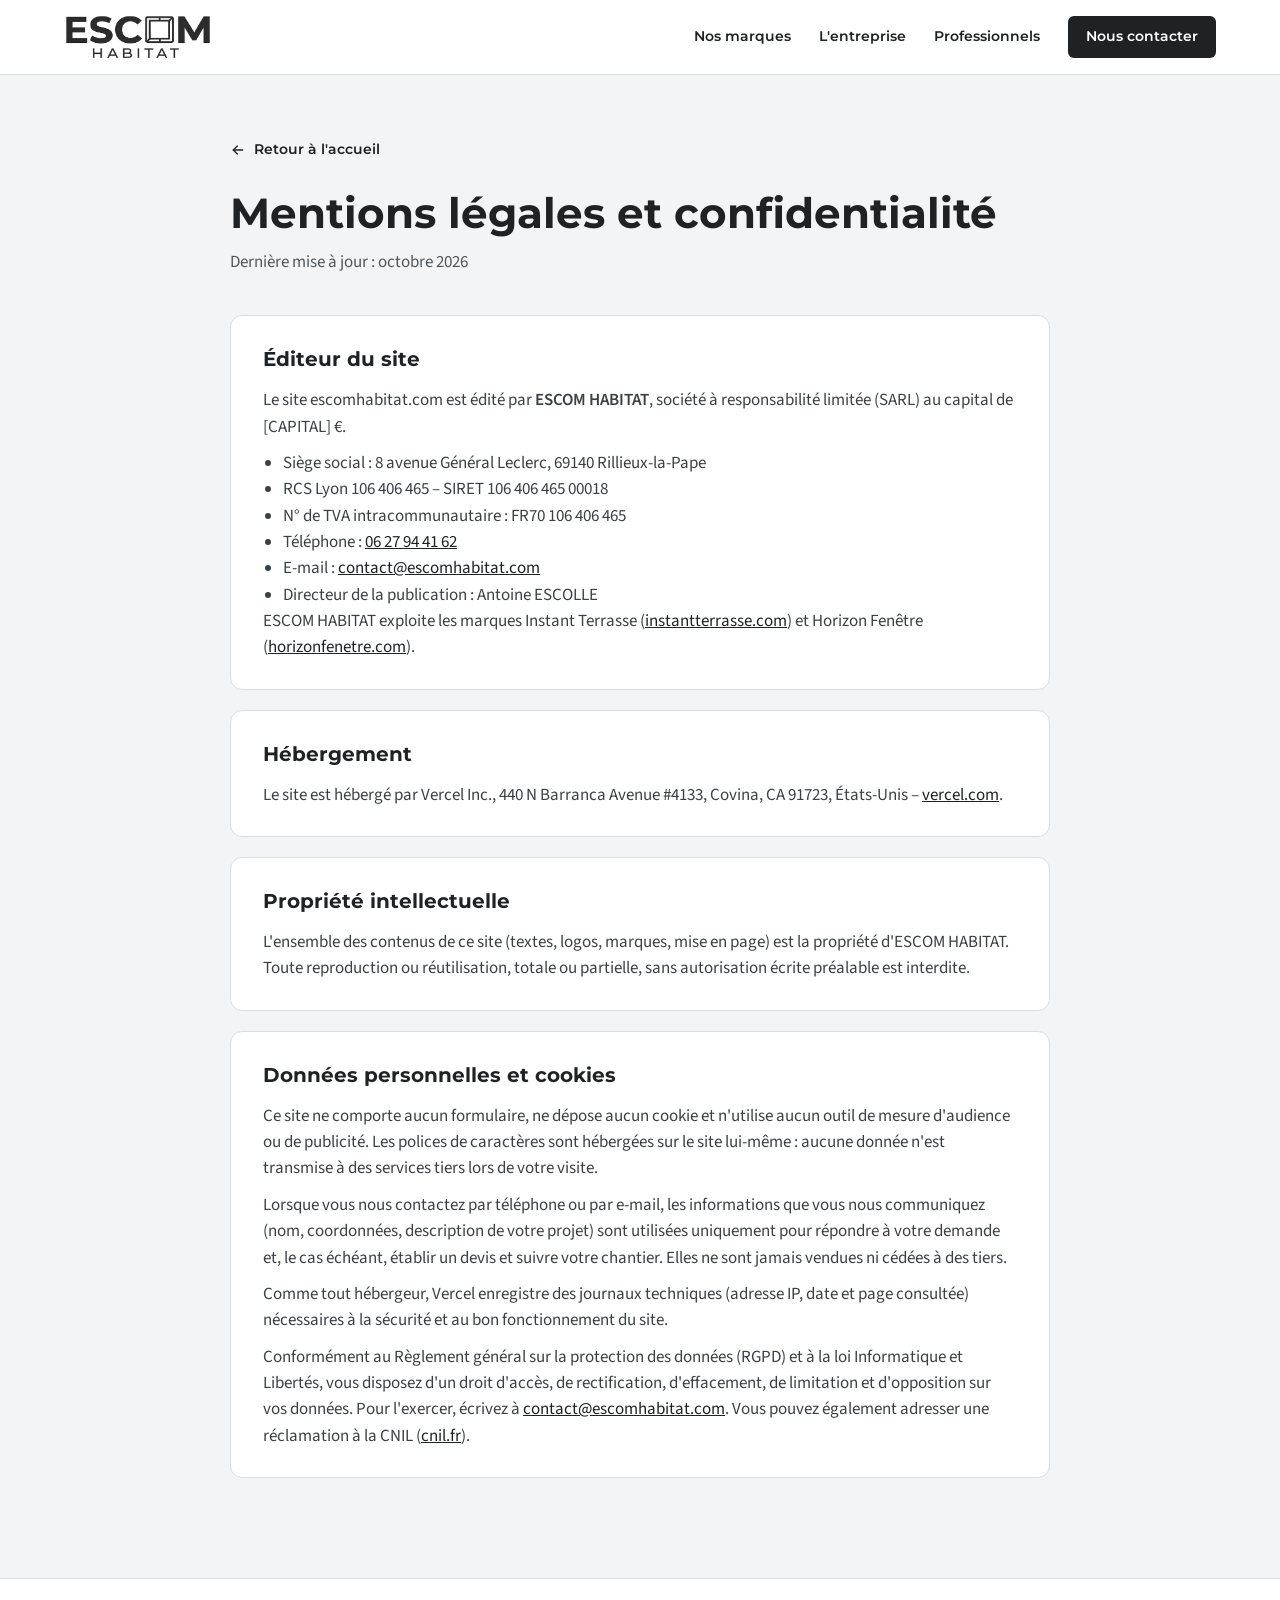
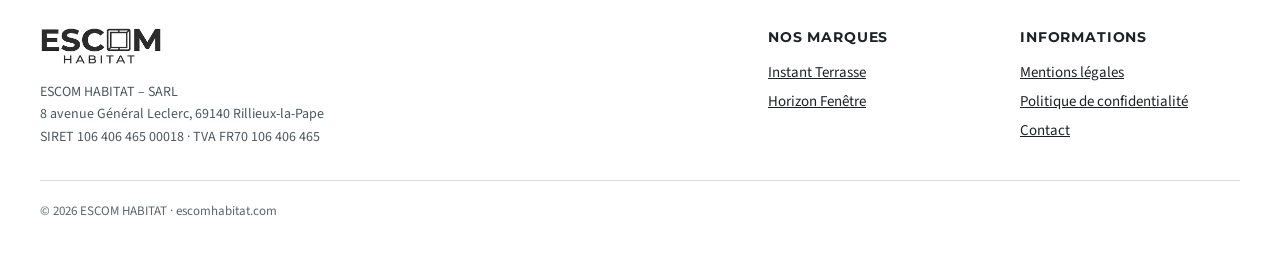
==== mentions-legales.html @ 2f598343 "Site escomhabitat.com : accueil, mentions légales, SEO Co-Authored-By: Claude Opus 5.5 <noreply@anth" ====
<!doctype html>
<html lang="fr">
<head>
<meta charset="utf-8">
<meta name="viewport" content="width=device-width, initial-scale=1">
<title>Mentions légales et confidentialité – ESCOM HABITAT</title>
<meta name="description" content="Mentions légales et politique de confidentialité du site escomhabitat.com, édité par ESCOM HABITAT SARL, Rillieux-la-Pape.">
<link rel="canonical" href="https://escomhabitat.com/mentions-legales">
<meta name="theme-color" content="#1E2224">
<link rel="icon" href="/favicon.ico" sizes="48x48">
<link rel="icon" href="/assets/img/icon-192.png" type="image/png" sizes="192x192">
<link rel="apple-touch-icon" href="/apple-touch-icon.png">
<link rel="stylesheet" href="/assets/css/style.css">
</head>
<body>
<a class="skip" href="#contenu">Aller au contenu</a>

<header class="site-header">
  <div class="wrap">
    <a class="brand" href="/" aria-label="ESCOM HABITAT – accueil">
      <img src="/assets/img/escom-habitat.webp" alt="ESCOM HABITAT" width="148" height="46">
    </a>
    <nav class="nav" aria-label="Navigation principale">
      <a href="/#marques">Nos marques</a>
      <a href="/#societe">L'entreprise</a>
      <a href="/#pros">Professionnels</a>
      <a class="nav-cta" href="/#contact">Nous contacter</a>
    </nav>
  </div>
</header>

<main id="contenu" class="legal">
  <div class="wrap">
    <a class="back" href="/"><svg aria-hidden="true" width="16" height="16" viewBox="0 0 24 24" fill="none" stroke="currentColor" stroke-width="2" stroke-linecap="round" stroke-linejoin="round"><path d="M19 12H5"/><path d="M11 18l-6-6 6-6"/></svg>Retour à l'accueil</a>
    <h1>Mentions légales et confidentialité</h1>
    <p class="updated">Dernière mise à jour : octobre 2026</p>

    <section aria-labelledby="editeur">
      <h2 id="editeur">Éditeur du site</h2>
      <p>Le site escomhabitat.com est édité par <strong>ESCOM HABITAT</strong>, société à responsabilité limitée (SARL) au capital de [CAPITAL] €.</p>
      <ul>
        <li>Siège social : 8 avenue Général Leclerc, 69140 Rillieux-la-Pape</li>
        <li>RCS Lyon 106 406 465 – SIRET 106 406 465 00018</li>
        <li>N° de TVA intracommunautaire : FR70 106 406 465</li>
        <li>Téléphone : <a href="tel:+33627944162">06 27 94 41 62</a></li>
        <li>E-mail : <a href="mailto:contact@escomhabitat.com">contact@escomhabitat.com</a></li>
        <li>Directeur de la publication : Antoine ESCOLLE</li>
      </ul>
      <p>ESCOM HABITAT exploite les marques Instant Terrasse (<a href="https://instantterrasse.com/">instantterrasse.com</a>) et Horizon Fenêtre (<a href="https://www.horizonfenetre.com/">horizonfenetre.com</a>).</p>
    </section>

    <section aria-labelledby="hebergeur">
      <h2 id="hebergeur">Hébergement</h2>
      <p>Le site est hébergé par Vercel Inc., 440 N Barranca Avenue #4133, Covina, CA 91723, États-Unis – <a href="https://vercel.com">vercel.com</a>.</p>
    </section>

    <section aria-labelledby="propriete">
      <h2 id="propriete">Propriété intellectuelle</h2>
      <p>L'ensemble des contenus de ce site (textes, logos, marques, mise en page) est la propriété d'ESCOM HABITAT. Toute reproduction ou réutilisation, totale ou partielle, sans autorisation écrite préalable est interdite.</p>
    </section>

    <section aria-labelledby="confidentialite" id="confidentialite">
      <h2 id="titre-confidentialite">Données personnelles et cookies</h2>
      <p>Ce site ne comporte aucun formulaire, ne dépose aucun cookie et n'utilise aucun outil de mesure d'audience ou de publicité. Les polices de caractères sont hébergées sur le site lui-même : aucune donnée n'est transmise à des services tiers lors de votre visite.</p>
      <p>Lorsque vous nous contactez par téléphone ou par e-mail, les informations que vous nous communiquez (nom, coordonnées, description de votre projet) sont utilisées uniquement pour répondre à votre demande et, le cas échéant, établir un devis et suivre votre chantier. Elles ne sont jamais vendues ni cédées à des tiers.</p>
      <p>Comme tout hébergeur, Vercel enregistre des journaux techniques (adresse IP, date et page consultée) nécessaires à la sécurité et au bon fonctionnement du site.</p>
      <p>Conformément au Règlement général sur la protection des données (RGPD) et à la loi Informatique et Libertés, vous disposez d'un droit d'accès, de rectification, d'effacement, de limitation et d'opposition sur vos données. Pour l'exercer, écrivez à <a href="mailto:contact@escomhabitat.com">contact@escomhabitat.com</a>. Vous pouvez également adresser une réclamation à la CNIL (<a href="https://www.cnil.fr">cnil.fr</a>).</p>
    </section>
  </div>
</main>

<footer class="site-footer">
  <div class="wrap">
    <div class="footer-top">
      <div class="footer-id">
        <img src="/assets/img/escom-habitat.webp" alt="ESCOM HABITAT" width="122" height="38" loading="lazy">
        <p>ESCOM HABITAT – SARL<br>8 avenue Général Leclerc, 69140 Rillieux-la-Pape<br>SIRET 106 406 465 00018 · TVA FR70 106 406 465</p>
      </div>
      <div class="footer-col">
        <h2>Nos marques</h2>
        <ul>
          <li><a href="https://instantterrasse.com/">Instant Terrasse</a></li>
          <li><a href="https://www.horizonfenetre.com/">Horizon Fenêtre</a></li>
        </ul>
      </div>
      <div class="footer-col">
        <h2>Informations</h2>
        <ul>
          <li><a href="/mentions-legales">Mentions légales</a></li>
          <li><a href="/mentions-legales#confidentialite">Politique de confidentialité</a></li>
          <li><a href="/#contact">Contact</a></li>
        </ul>
      </div>
    </div>
    <p class="footer-bottom">© 2026 ESCOM HABITAT · escomhabitat.com</p>
  </div>
</footer>
</body>
</html>
---- assets/css/style.css ----
/* ESCOM HABITAT — escomhabitat.com */

@font-face{font-family:"Montserrat";font-style:normal;font-weight:500;font-display:swap;src:url("../fonts/montserrat-latin-500-normal.woff2") format("woff2")}
@font-face{font-family:"Montserrat";font-style:normal;font-weight:600;font-display:swap;src:url("../fonts/montserrat-latin-600-normal.woff2") format("woff2")}
@font-face{font-family:"Montserrat";font-style:normal;font-weight:700;font-display:swap;src:url("../fonts/montserrat-latin-700-normal.woff2") format("woff2")}
@font-face{font-family:"Source Sans 3";font-style:normal;font-weight:400;font-display:swap;src:url("../fonts/source-sans-3-latin-400-normal.woff2") format("woff2")}
@font-face{font-family:"Source Sans 3";font-style:normal;font-weight:600;font-display:swap;src:url("../fonts/source-sans-3-latin-600-normal.woff2") format("woff2")}

:root{
  --ground:#F3F4F5;
  --surface:#FFFFFF;
  --ink:#1E2224;
  --text:#3A4146;
  --muted:#4F575C;
  --line:#DADDE0;
  --wood:#9A5420;
  --wood-ink:#6B3A15;
  --wood-tint:#FAF5EF;
  --wood-line:#EFE4D8;
  --slate:#2F3D44;
  --slate-tint:#EEF2F4;
  --slate-line:#DFE5E8;
  --gold:#E2B53A;
  --display:"Montserrat",system-ui,sans-serif;
  --body:"Source Sans 3",system-ui,sans-serif;
  --radius:14px;
}

*,*::before,*::after{box-sizing:border-box}
html{scroll-behavior:smooth;-webkit-text-size-adjust:100%}
body{margin:0;background:var(--ground);color:var(--ink);font-family:var(--body);font-size:17px;line-height:1.55}
img{max-width:100%;height:auto;display:block}
a{color:var(--ink)}
a:hover{color:var(--muted)}
h1,h2,h3{font-family:var(--display);margin:0;color:inherit}
p{margin:0}
:focus-visible{outline:3px solid var(--gold);outline-offset:3px;border-radius:4px}
[id]{scroll-margin-top:24px}
@media (prefers-reduced-motion:reduce){html{scroll-behavior:auto}*{transition:none!important}}

.wrap{max-width:1200px;margin:0 auto}
.section{padding:80px 24px}
.eyebrow{font-family:var(--display);font-size:13px;font-weight:600;letter-spacing:.14em;text-transform:uppercase;color:var(--muted);margin-bottom:12px}
.h2{font-size:clamp(26px,3.4vw,36px);line-height:1.2;font-weight:700}
.skip{position:absolute;left:-9999px;top:8px;background:var(--ink);color:#fff;padding:10px 16px;border-radius:6px;z-index:10}
.skip:focus{left:16px;color:#fff}

/* En-tête */
.site-header{background:var(--surface);border-bottom:1px solid var(--line)}
.site-header .wrap{padding:14px 24px;display:flex;flex-wrap:wrap;align-items:center;justify-content:space-between;gap:16px}
.brand img{height:46px;width:auto}
.nav{display:flex;flex-wrap:wrap;align-items:center;gap:8px 28px;font-family:var(--display);font-size:14px;font-weight:600}
.nav a{text-decoration:none;padding:10px 0}
.nav .nav-cta{padding:10px 18px;background:var(--ink);color:#fff;border-radius:6px}
.nav .nav-cta:hover{background:#353B3F;color:#fff}

/* Accueil + aiguillage */
.hero{padding:72px 24px 88px}
.hero-head{text-align:center;max-width:760px;margin:0 auto 48px}
.hero-head .eyebrow{margin-bottom:14px}
.hero h1{font-size:clamp(32px,5vw,52px);line-height:1.12;font-weight:700;letter-spacing:-.01em;margin-bottom:18px}
.hero-lead{font-size:19px;color:var(--muted)}

.brands{display:flex;flex-wrap:wrap;gap:28px}
.brand-card{flex:1 1 420px;min-width:0;display:flex;flex-direction:column;background:var(--surface);border:1px solid var(--line);border-radius:var(--radius);overflow:hidden;box-shadow:0 1px 2px rgba(30,34,36,.06),0 8px 24px rgba(30,34,36,.06);transition:box-shadow .2s ease,transform .2s ease}
.brand-card:hover{box-shadow:0 2px 4px rgba(30,34,36,.08),0 16px 40px rgba(30,34,36,.12);transform:translateY(-2px)}
.brand-link{display:flex;flex-direction:column;flex-grow:1;text-decoration:none;color:var(--ink)}
.brand-link:hover{color:var(--ink)}
.brand-logo{height:240px;display:flex;align-items:center;justify-content:center;padding:28px;border-bottom:1px solid}
.brand-logo img{width:auto;height:auto}
.brand-body{padding:28px 32px 32px;display:flex;flex-direction:column;gap:18px;flex-grow:1}
.brand-body h2{font-size:24px;font-weight:700;margin-bottom:6px}
.brand-body p{color:var(--muted)}
.tags{display:flex;flex-wrap:wrap;gap:8px;font-size:14px;font-weight:600;list-style:none;margin:0;padding:0}
.tags li{padding:6px 12px;border-radius:999px}
.btn{display:inline-flex;align-items:center;gap:10px;padding:14px 22px;border-radius:8px;font-family:var(--display);font-size:15px;font-weight:600;text-decoration:none;color:#fff}
.brand-link .btn{margin-top:auto;align-self:flex-start;transition:gap .2s ease}
.brand-link:hover .btn{gap:14px}
.brand-call{display:flex;flex-wrap:wrap;align-items:center;gap:4px 14px;padding:18px 32px;border-top:1px solid;text-decoration:none}
.brand-call span{font-size:15px}
.brand-call strong{font-family:var(--display);font-size:20px;font-weight:700;color:var(--ink)}

.is-terrasse .brand-logo,.is-terrasse .brand-call,.is-terrasse .tags li{background:var(--wood-tint)}
.is-terrasse .brand-logo,.is-terrasse .brand-call{border-color:var(--wood-line)}
.is-terrasse .tags li,.is-terrasse .brand-call,.is-terrasse .brand-call:hover{color:var(--wood-ink)}
.is-terrasse .btn{background:var(--wood)}
.is-terrasse .brand-logo img{max-width:82%;max-height:170px}

.is-fenetre .brand-logo,.is-fenetre .brand-call,.is-fenetre .tags li{background:var(--slate-tint)}
.is-fenetre .brand-logo,.is-fenetre .brand-call{border-color:var(--slate-line)}
.is-fenetre .brand-logo{padding:24px}
.is-fenetre .tags li,.is-fenetre .brand-call,.is-fenetre .brand-call:hover{color:var(--slate)}
.is-fenetre .btn{background:var(--slate)}
.is-fenetre .brand-logo img{max-width:70%;max-height:190px}

/* L'entreprise */
.company{background:var(--surface);border-top:1px solid var(--line);border-bottom:1px solid var(--line)}
.split{display:flex;flex-wrap:wrap;gap:48px 72px}
.split > *{min-width:0}
.company-text{flex:1 1 420px}
.company-text .h2{margin-bottom:20px}
.company-text p{color:var(--text)}
.company-text p + p{margin-top:14px}
.points{flex:1 1 380px;display:flex;flex-direction:column;gap:14px;list-style:none;margin:0;padding:0}
.points li{display:flex;gap:16px;align-items:flex-start;padding:20px 22px;background:var(--ground);border-radius:10px}
.points svg{flex-shrink:0;margin-top:2px}
.points h3{font-size:16px;font-weight:700;margin-bottom:2px}
.points p{font-size:15px;color:var(--muted)}

/* Professionnels */
.pros{background:var(--ink);color:#fff}
.pros .eyebrow{color:#C9CED1}
.pros-main{flex:1 1 460px}
.pros-main .h2{margin-bottom:20px}
.pros-main > p{color:#DDE1E3;margin-bottom:14px}
.pros-main ul{margin:0 0 28px;padding:0 0 0 20px;display:flex;flex-direction:column;gap:6px}
.actions{display:flex;flex-wrap:wrap;gap:12px}
.btn-light{background:#fff;color:var(--ink)}
.btn-light:hover{background:#E9ECED;color:var(--ink)}
.btn-ghost{border:1px solid #6B7378;color:#fff}
.btn-ghost:hover{border-color:#fff;color:#fff}
.docs{flex:1 1 360px;align-self:flex-start;background:#2A2F32;border:1px solid #3A4146;border-radius:12px;padding:28px 30px}
.docs h3{font-size:17px;font-weight:700;margin-bottom:16px}
.docs ul{list-style:none;margin:0;padding:0;display:flex;flex-direction:column;gap:12px;color:#E6E9EA}
.docs li{display:flex;gap:12px;align-items:center}
.docs svg{flex-shrink:0}

/* Contact */
.contact .h2{margin-bottom:8px}
.contact-lead{color:var(--muted);margin-bottom:32px}
.contact-grid{display:flex;flex-wrap:wrap;gap:20px}
.contact-card{flex:1 1 280px;min-width:0;display:flex;flex-direction:column;align-items:flex-start;gap:18px;padding:28px 28px 30px;background:var(--surface);border:1px solid var(--line);border-radius:12px;text-decoration:none;color:var(--ink);font-style:normal}
a.contact-card{transition:border-color .2s ease,box-shadow .2s ease}
a.contact-card:hover{color:var(--ink);border-color:#B9BEC2;box-shadow:0 8px 24px rgba(30,34,36,.08)}
.contact-icon{width:48px;height:48px;border-radius:999px;background:var(--ink);color:#fff;display:flex;align-items:center;justify-content:center;flex-shrink:0}
.contact-card > span:last-child{display:flex;flex-direction:column;gap:6px;min-width:0;max-width:100%}
.contact-label{font-family:var(--display);font-size:12px;font-weight:600;letter-spacing:.12em;text-transform:uppercase;color:var(--muted)}
.contact-value{font-family:var(--display);font-size:19px;font-weight:600;line-height:1.4;overflow-wrap:anywhere}

/* Pied de page */
.site-footer{background:var(--surface);border-top:1px solid var(--line);padding:48px 24px 32px}
.footer-top{display:flex;flex-wrap:wrap;justify-content:space-between;gap:32px;margin-bottom:32px}
.footer-top > div{min-width:0}
.footer-id{flex:1 1 300px}
.footer-id img{height:38px;width:auto;margin-bottom:16px}
.footer-id p{font-size:14px;color:var(--muted);line-height:1.6}
.footer-col{flex:0 1 220px}
.footer-col h2{font-size:14px;font-weight:700;letter-spacing:.06em;text-transform:uppercase;margin-bottom:12px}
.footer-col ul{list-style:none;margin:0;padding:0;display:flex;flex-direction:column;gap:6px;font-size:15px}
.footer-bottom{padding-top:20px;border-top:1px solid var(--line);font-size:13px;color:#5C6468}

/* Pages de texte (mentions légales) */
.legal{padding:64px 24px 80px}
.legal .wrap{max-width:820px}
.legal h1{font-size:clamp(30px,4vw,42px);font-weight:700;line-height:1.15;margin-bottom:12px}
.legal .updated{color:var(--muted);margin-bottom:40px}
.legal section{background:var(--surface);border:1px solid var(--line);border-radius:12px;padding:28px 32px;margin-bottom:20px}
.legal h2{font-size:20px;font-weight:700;margin-bottom:12px}
.legal p,.legal li{color:var(--text)}
.legal p + p{margin-top:10px}
.legal ul{margin:10px 0 0;padding-left:20px}
.legal .back{display:inline-flex;align-items:center;gap:8px;margin-bottom:28px;font-family:var(--display);font-weight:600;font-size:14px;text-decoration:none}

@media (max-width:560px){
  body{font-size:16px}
  .section{padding:56px 20px}
  .hero{padding:48px 20px 64px}
  .hero-lead{font-size:17px}
  .site-header .wrap{justify-content:center}
  .nav{justify-content:center;gap:4px 18px}
  .brand-logo{height:190px}
  .brand-body{padding:24px 22px 26px}
  .brand-call{padding:16px 22px}
  .docs{padding:24px 22px}
  .legal section{padding:22px 20px}
}
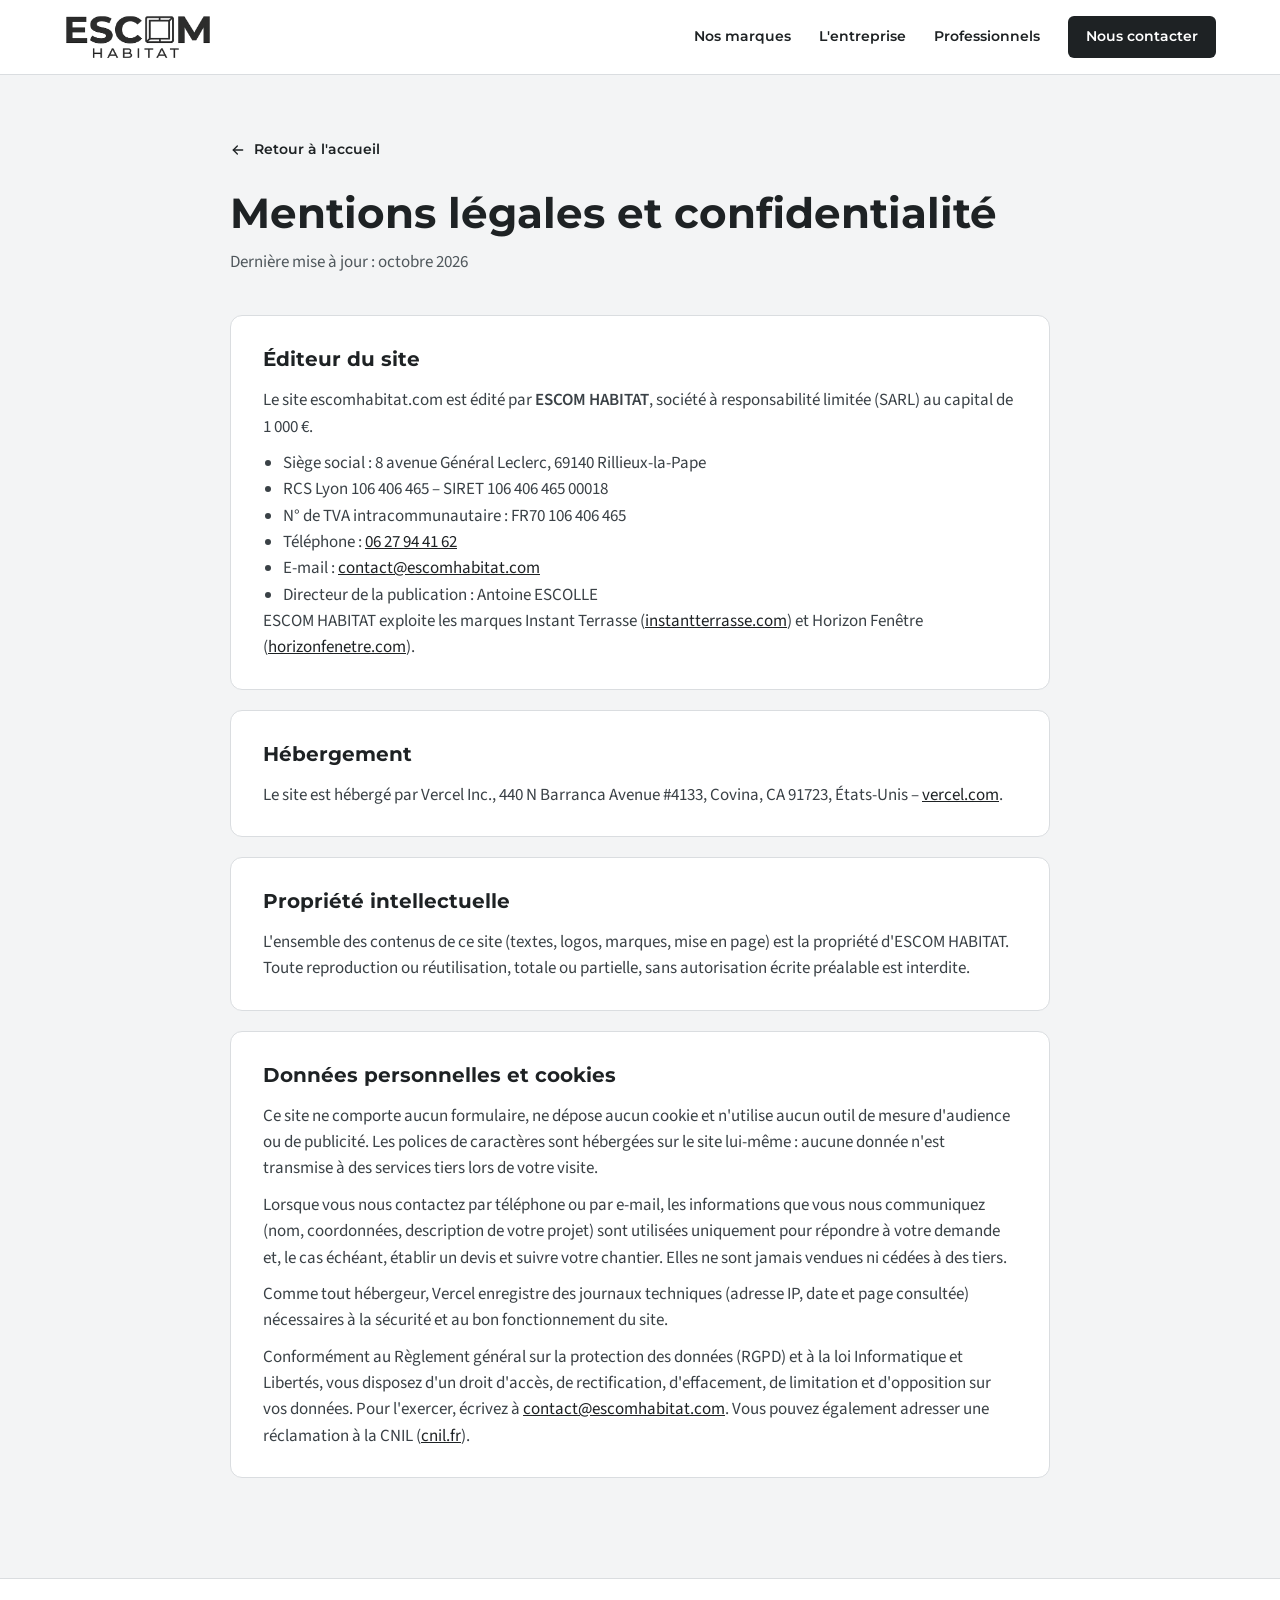
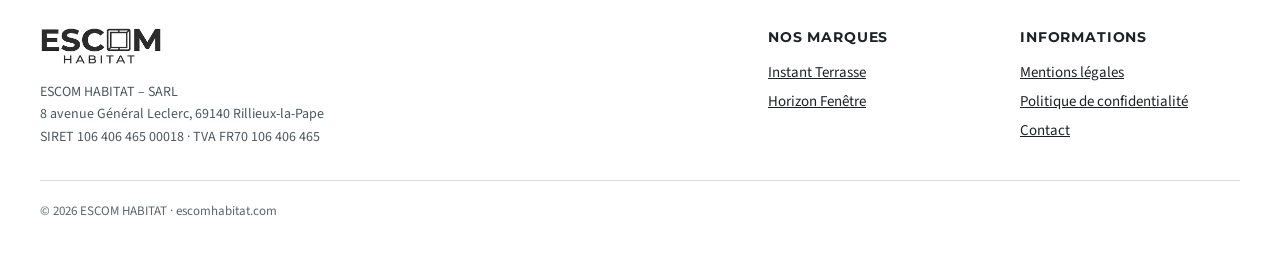
==== commit 12f4d500: "Mentions légales : capital social 1 000 € Co-Authored-By: Claude Opus 5.5 <noreply@anthropic.com> Cl" ====
--- a/mentions-legales.html
+++ b/mentions-legales.html
@@ -37,7 +37,7 @@
 
     <section aria-labelledby="editeur">
       <h2 id="editeur">Éditeur du site</h2>
-      <p>Le site escomhabitat.com est édité par <strong>ESCOM HABITAT</strong>, société à responsabilité limitée (SARL) au capital de [CAPITAL] €.</p>
+      <p>Le site escomhabitat.com est édité par <strong>ESCOM HABITAT</strong>, société à responsabilité limitée (SARL) au capital de 1 000 €.</p>
       <ul>
         <li>Siège social : 8 avenue Général Leclerc, 69140 Rillieux-la-Pape</li>
         <li>RCS Lyon 106 406 465 – SIRET 106 406 465 00018</li>
